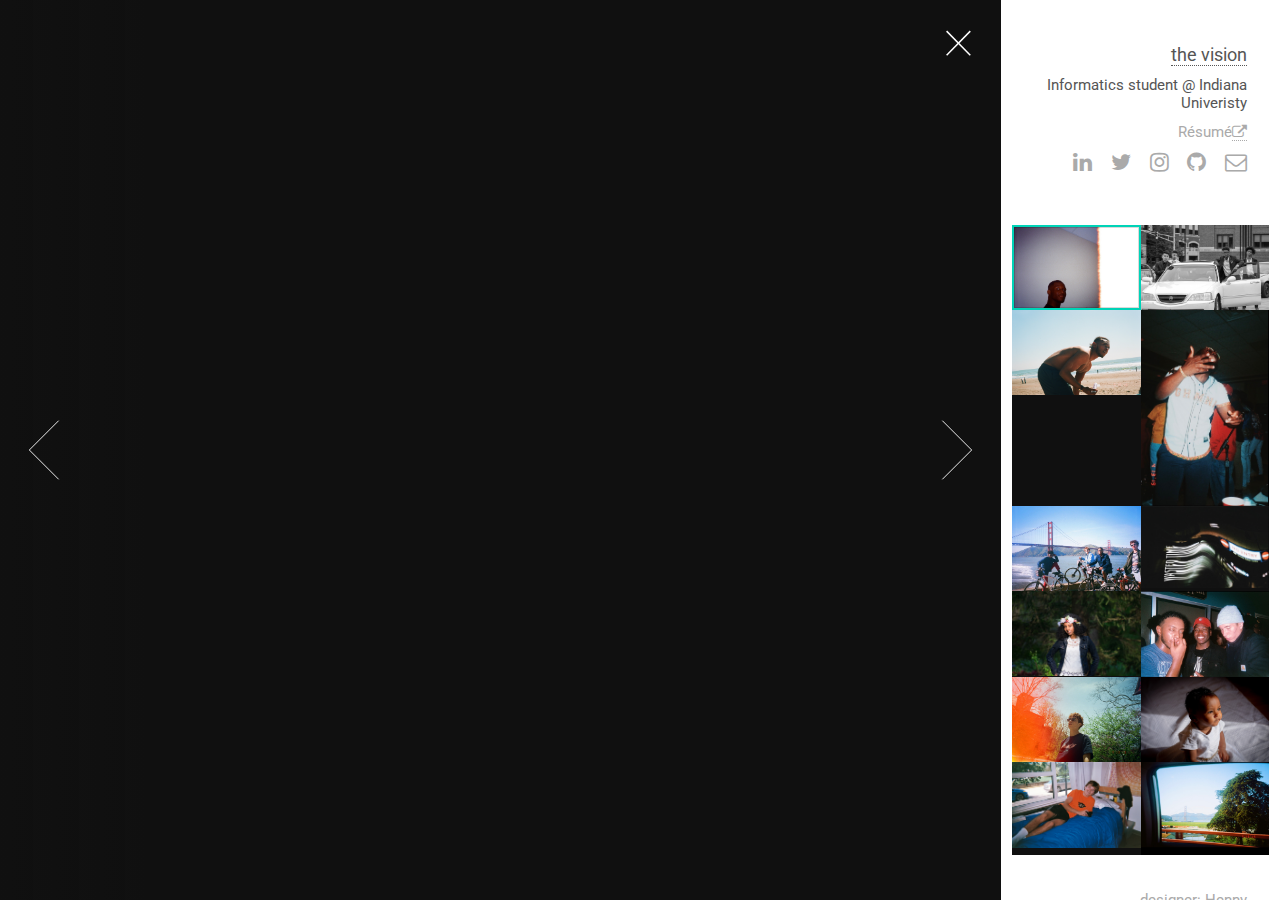
==== index.html @ ccec940f "i think this solves it" ====
<!DOCTYPE HTML>
<!--
	let this glorify Him
-->
<html>
	<head>
		<title>Henok</title>
		<meta charset="utf-8" />
		<meta name="virtual viewport" content="width=device-width, initial-scale=1, user-scalable" />
		<link rel="stylesheet" href="assets/css/main.css" />
		<noscript><link rel="stylesheet" href="assets/css/noscript.css" /></noscript>
		<!-- Global site tag (gtag.js) - Google Analytics -->
<script async src="https://www.googletagmanager.com/gtag/js?id=UA-140670935-1"></script>
<script>
  window.dataLayer = window.dataLayer || [];
  function gtag(){dataLayer.push(arguments);}
  gtag('js', new Date());

  gtag('config', 'UA-140670935-1');
</script>
	<link rel="apple-touch-icon" sizes="57x57" href="imgs/apple-icon-57x57.png">
	<link rel="apple-touch-icon" sizes="60x60" href="imgs/apple-icon-60x60.png">
	<link rel="apple-touch-icon" sizes="72x72" href="imgs/apple-icon-72x72.png">
	<link rel="apple-touch-icon" sizes="76x76" href="imgs/apple-icon-76x76.png">
	<link rel="apple-touch-icon" sizes="114x114" href="imgs/apple-icon-114x114.png">
	<link rel="apple-touch-icon" sizes="120x120" href="imgs/apple-icon-120x120.png">
	<link rel="apple-touch-icon" sizes="144x144" href="imgs/apple-icon-144x144.png">
	<link rel="apple-touch-icon" sizes="152x152" href="imgs/apple-icon-152x152.png">
	<link rel="apple-touch-icon" sizes="180x180" href="imgs/apple-icon-180x180.png">
	<link rel="icon" type="image/png" sizes="192x192"  href="/android-icon-192x192.png">
	<link rel="icon" type="image/png" sizes="32x32" href="imgs/favicon-32x32.png">
	<link rel="icon" type="image/png" sizes="96x96" href="imgs/favicon-96x96.png">
	<link rel="icon" type="image/png" sizes="16x16" href="imgs/favicon-16x16.png">
	<link rel="manifest" href="imgs/manifest.json">
	<meta name="msapplication-TileColor" content="#ffffff">
	<meta name="msapplication-TileImage" content="/ms-icon-144x144.png">
	<meta name="theme-color" content="#ffffff">
	</head>
	

	<body class="is-preload-0 is-preload-1 is-preload-2">

		<!-- Main -->
			<div id="main">

				<!-- Header -->
					<header id="header">
						<h2><a href="https://www.youtube.com/watch?v=_eU8G7ENctc&feature=youtu.be">the vision</a></h2>
						<h3> Informatics student @ Indiana Univeristy</h3>
						<p2>Résumé<a href="HenokTesfayResume.pdf" class="fa fa-external-link"></i></a></p2>
						<ul class="icons">
							<li><a href="https://www.linkedin.com/in/henok-tesfay-049556130/" class="icon fa-linkedin"><span class="label">Linkedin</span></a></li>
							<li><a href="https://twitter.com/freehenny" class="icon fa-twitter"><span class="label">Twitter</span></a></li>
							<li><a href="https://www.instagram.com/freehenny/" class="icon fa-instagram"><span class="label">Instagram</span></a></li>
							<li><a href="https://github.com/hennyfree" class="icon fa-github"><span class="label">Github</span></a></li>
							<li><a href="mailto:b.h.tesfay@gmail.com" class="icon fa-envelope-o"><span class="label">Email</span></a></li>
							

						</ul>
					</header>

				<!-- Thumbnail -->
					<section id="thumbnails">
						<article>
							<a class="thumbnail" href="images/fulls/1.jpg" data-position="center"><img src="images/thumbs/1.jpg" alt="error :/" /></a>
							<h2>ebuka w exposure</h2>
							<p>35mm//</p>
						</article>
						<article>
							<a class="thumbnail" href="images/fulls/2.jpg"><img src="images/thumbs/2.jpg" alt="" /></a>
							<h2>wasted time</h2>
							<p>35mm// Time can make you anxious.</p>
						</article>
						<article>
							<a class="thumbnail" href="images/fulls/3.jpg" data-position="top center"><img src="images/thumbs/3.jpg" alt="error :/" /></a>
							<h2>frozen sculpture</h2>
							<p>35mm //on desktop put browser halfway vertically.</p>
						</article>
						<article>
							<a class="thumbnail" href="images/fulls/4.jpg"><img src="images/thumbs/4.jpg" alt="" /></a>
							<h2>beautifully -kodak pat</h2>
							<p>35mm //on desktop put browser halfway vertically.</p>
						</article>
						<article>
							<a class="thumbnail" href="images/fulls/5.jpg" 
							data-position= ><img src="images/thumbs/5.jpg" alt="error :/" /></a>
							<h2>San Fran w brothers</h2>
							<p>35mm//turn phone to view full</p>
						</article>
						<article>
							<a class="thumbnail" href="images/fulls/6.jpg"><img src="images/thumbs/6.jpg" alt="error :/" /></a>
							<h2>Designed Shirt for African Student Association</h2>
							<p>turn phone to view full</p>
						</article>
						<article>
							<a class="thumbnail" href="images/fulls/7.jpg"><img src="images/thumbs/7.jpg" alt="error :/" /></a>
							<h2>a beach day</h2>
							<p>35mm// yabs</p>
						</article>
						<article>
							<a class="thumbnail" href="images/fulls/8.jpg"><img src="images/thumbs/8.jpg" alt="error :/" /></a>
							<h2>candid/h2>
							<p>35mm// perfect timing.</p>
						</article>
						<article>
							<a class="thumbnail" href="images/fulls/9.jpg"><img src="images/thumbs/9.jpg" alt="error :/" /></a>
							<h2>Joseph over exposed</h2>
							<p>35mm// scalable.</p>
						</article>
						<article>
							<a class="thumbnail" href="images/fulls/10.jpg"><img src="images/thumbs/10.jpg" alt="error :/" /></a>
							<h2>the bridge from a distance</h2>
							<p>35mm// flip phone to see full.</p>
						</article>
						<article>
							<a class="thumbnail" href="images/fulls/11.jpg"><img src="images/thumbs/11.jpg" alt="error :/" /></a>
							<h2>flower gurl</h2>
							<p>dslr// down to shoot.</p>
						</article>
						<article>
							<a class="thumbnail" href="images/fulls/12.jpg"><img src="images/thumbs/12.jpg" alt="error :/" /></a>
							<h2>dslr// wisdom</h2>
							<p>will shoot more.</p>
						</article>
					</section>

				<!-- Footer -->
					<footer id="footer">
					<div class="footer-centered">
						<p>designer: <a href="https://www.henoktesfay.com" class="name"> Henny</a></p>
						<p><a href="tel:3176570569" onclick="ga('send', 'event', { eventCategory: 'Contact', eventAction: 'Call', eventLabel: 'Mobile Button'});"><p class="fa fa-phone">+1 317-657-0569</p></a></p>
						<div>
								<p class="fa fa-envelope"></p><a href="mailto:htesfay@iu.edu">htesfay@iu.edu</a></p>
							</div>
						<p3 class="footer-company-name">injera © 2019</p3>
					</div>
					</footer>

			</div>

		<!-- Scripts -->
			<script src="assets/js/jquery.min.js"></script>
			<script src="assets/js/browser.min.js"></script>
			<script src="assets/js/breakpoints.min.js"></script>
			<script src="assets/js/main.js"></script>

	</body>
</html>
---- assets/css/main.css ----
@import url(font-awesome.min.css);
@import url("https://fonts.googleapis.com/css?family=Roboto:400,700");

/*
	Lens by HTML5 UP
	html5up.net | @ajlkn
	Free for personal and commercial use under the CCA 3.0 license (html5up.net/license)
*/

html, body, div, span, applet, object,
iframe, h1, h2, h3, h4, h5, h6, p, blockquote,
pre, a, abbr, acronym, address, big, cite,
code, del, dfn, em, img, ins, kbd, q, s, samp,
small, strike, strong, sub, sup, tt, var, b,
u, i, center, dl, dt, dd, ol, ul, li, fieldset,
form, label, legend, table, caption, tbody,
tfoot, thead, tr, th, td, article, aside,
canvas, details, embed, figure, figcaption,
footer, header, hgroup, menu, nav, output, ruby,
section, summary, time, mark, audio, video {
	margin: 0;
	padding: 0;
	border: 0;
	font-size: 100%;
	font: inherit;
	vertical-align: baseline;}

article, aside, details, figcaption, figure,
footer, header, hgroup, menu, nav, section {
	display: block;}

body {
	line-height: 1;
}

ol, ul {
	list-style: none;
}

blockquote, q {
	quotes: none;
}

	blockquote:before, blockquote:after, q:before, q:after {
		content: '';
		content: none;
	}

table {
	border-collapse: collapse;
	border-spacing: 0;
}

body {
	-webkit-text-size-adjust: none;
}

mark {
	background-color: transparent;
	color: inherit;
}

input::-moz-focus-inner {
	border: 0;
	padding: 0;
}

input, select, textarea {
	-moz-appearance: none;
	-webkit-appearance: none;
	-ms-appearance: none;
	appearance: none;
}

/* Basic */

	/*
		@-ms-viewport {
			width: device-width;
		}

	*/

	@media screen and (max-width: 480px) {

		html, body {
			min-width: 320px;
		}

	}

	body.is-preload-0 *, body.is-preload-0 *:before, body.is-preload-0 *:after {
		-moz-animation: none !important;
		-webkit-animation: none !important;
		-ms-animation: none !important;
		animation: none !important;
		-moz-transition: none !important;
		-webkit-transition: none !important;
		-ms-transition: none !important;
		transition: none !important;
	}

	html {
		box-sizing: border-box;
	}

	*, *:before, *:after {
		box-sizing: inherit;
	}

	html, body {
		background-color: #101010;
		overflow: hidden;
	}

/* Type */

	html {
		font-size: 16pt;
	}

		@media screen and (max-width: 1680px) {

			html {
				font-size: 12pt;
			}

		}

		@media screen and (max-width: 1280px) {

			html {
				font-size: 11pt;
			}

		}

	body {
		background-color: #fff;
		color: #aaa;
	}

	body, input, select, textarea {
		font-family: "Roboto", Helvetica, sans-serif;
		font-weight: 400;
		line-height: 1.65;
		font-size: 1em;
		color: #aaa;
	}

	a {
		-moz-transition: color 0.25s ease, border-bottom-color 0.25s ease;
		-webkit-transition: color 0.25s ease, border-bottom-color 0.25s ease;
		-ms-transition: color 0.25s ease, border-bottom-color 0.25s ease;
		transition: color 0.25s ease, border-bottom-color 0.25s ease;
		border-bottom: dotted 1px;
		color: inherit;
		text-decoration: none;
	}

		a:hover {
			border-bottom-color: transparent;
			color: #00D3B7;
		}

	strong, b {
		font-weight: 400;
		color: #555;
	}

	em, i {
		font-style: italic;
	}

	p {
		margin: 0 0 1.25em 0;
	}

	h1, h2, h3, h4, h5, h6 {
		font-weight: 400;
		line-height: 1.25;
		margin: 0 0 0.5em 0;
		color: #555;
	}

		h1 a, h2 a, h3 a, h4 a, h5 a, h6 a {
			color: inherit;
			text-decoration: none;
		}

	h2 {
		font-size: 1.25em;
	}

	h3 {
		font-size: 1em;
	}

	h4 {
		font-size: 0.9em;
	}

	h5 {
		font-size: 0.8em;
	}

	h6 {
		font-size: 0.7em;
	}

	sub {
		font-size: 0.8em;
		position: relative;
		top: 0.5em;
	}

	sup {
		font-size: 0.8em;
		position: relative;
		top: -0.5em;
	}

	blockquote {
		border-left: solid 4px #ccc;
		font-style: italic;
		margin: 0 0 1.25em 0;
		padding: 0.3125em 0 0.3125em 1.25em;
	}

	code {
		border-radius: 4px;
		border: solid 1px;
		font-family: "Courier New", monospace;
		font-size: 0.9em;
		margin: 0 0.25em;
		padding: 0.25em 0.65em;
		border-color: #ccc;
	}

	pre {
		-webkit-overflow-scrolling: touch;
		font-family: "Courier New", monospace;
		font-size: 0.9em;
		margin: 0 0 1.25em 0;
	}

		pre code {
			display: block;
			padding: 1em 1.5em;
			overflow-x: auto;
		}

	hr {
		border: 0;
		border-bottom: solid 1px #ccc;
		margin: 1.25em 0;
	}

		hr.major {
			margin: 1.875em 0;
		}

	.align-left {
		text-align: left;
	}

	.align-center {
		text-align: center;
	}

	.align-right {
		text-align: right;
	}

/* Button */

	input[type="submit"],
	input[type="reset"],
	input[type="button"],
	button,
	.button {
		-moz-appearance: none;
		-webkit-appearance: none;
		-ms-appearance: none;
		appearance: none;
		-moz-transition: background-color 0.25s ease-in-out, border-color 0.25s ease-in-out, color 0.25s ease-in-out;
		-webkit-transition: background-color 0.25s ease-in-out, border-color 0.25s ease-in-out, color 0.25s ease-in-out;
		-ms-transition: background-color 0.25s ease-in-out, border-color 0.25s ease-in-out, color 0.25s ease-in-out;
		transition: background-color 0.25s ease-in-out, border-color 0.25s ease-in-out, color 0.25s ease-in-out;
		background-color: transparent;
		border-radius: 4px;
		border: solid 1px #ccc;
		color: #555;
		cursor: pointer;
		display: inline-block;
		line-height: 1;
		padding: 0.75em 1.5em;
		text-align: center;
		text-decoration: none;
		white-space: nowrap;
	}

		input[type="submit"]:hover,
		input[type="reset"]:hover,
		input[type="button"]:hover,
		button:hover,
		.button:hover {
			border-color: #00D3B7;
			color: #00D3B7;
		}

			input[type="submit"]:hover:active,
			input[type="reset"]:hover:active,
			input[type="button"]:hover:active,
			button:hover:active,
			.button:hover:active {
				background-color: rgba(0, 211, 183, 0.15);
			}

		input[type="submit"].icon,
		input[type="reset"].icon,
		input[type="button"].icon,
		button.icon,
		.button.icon {
			padding-left: 1.35em;
		}

			input[type="submit"].icon:before,
			input[type="reset"].icon:before,
			input[type="button"].icon:before,
			button.icon:before,
			.button.icon:before {
				margin-right: 0.5em;
			}

		input[type="submit"].fit,
		input[type="reset"].fit,
		input[type="button"].fit,
		button.fit,
		.button.fit {
			width: 100%;
		}

		input[type="submit"].small,
		input[type="reset"].small,
		input[type="button"].small,
		button.small,
		.button.small {
			font-size: 0.8em;
		}

		input[type="submit"].large,
		input[type="reset"].large,
		input[type="button"].large,
		button.large,
		.button.large {
			font-size: 1.35em;
		}

		input[type="submit"].disabled, input[type="submit"]:disabled,
		input[type="reset"].disabled,
		input[type="reset"]:disabled,
		input[type="button"].disabled,
		input[type="button"]:disabled,
		button.disabled,
		button:disabled,
		.button.disabled,
		.button:disabled {
			pointer-events: none;
			opacity: 0.25;
		}

/* Form */

	form {
		margin: 0 0 1.25em 0;
	}

	label {
		color: #555;
		display: block;
		font-size: 0.9em;
		font-weight: 400;
		margin: 0 0 0.625em 0;
	}

	input[type="text"],
	input[type="password"],
	input[type="email"],
	select,
	textarea {
		-moz-appearance: none;
		-webkit-appearance: none;
		-ms-appearance: none;
		appearance: none;
		background-color: transparent;
		border-radius: 4px;
		border: solid 1px #ccc;
		color: inherit;
		display: block;
		outline: 0;
		padding: 0 0.75em;
		text-decoration: none;
		width: 100%;
	}

		input[type="text"]:invalid,
		input[type="password"]:invalid,
		input[type="email"]:invalid,
		select:invalid,
		textarea:invalid {
			box-shadow: none;
		}

		input[type="text"]:focus,
		input[type="password"]:focus,
		input[type="email"]:focus,
		select:focus,
		textarea:focus {
			border-color: #00D3B7;
		}

	select {
		background-image: url("data:image/svg+xml;charset=utf8,%3Csvg xmlns='https://www.w3.org/2000/svg' width='40' height='40' preserveAspectRatio='none' viewBox='0 0 40 40'%3E%3Cpath d='M9.4,12.3l10.4,10.4l10.4-10.4c0.2-0.2,0.5-0.4,0.9-0.4c0.3,0,0.6,0.1,0.9,0.4l3.3,3.3c0.2,0.2,0.4,0.5,0.4,0.9 c0,0.4-0.1,0.6-0.4,0.9L20.7,31.9c-0.2,0.2-0.5,0.4-0.9,0.4c-0.3,0-0.6-0.1-0.9-0.4L4.3,17.3c-0.2-0.2-0.4-0.5-0.4-0.9 c0-0.4,0.1-0.6,0.4-0.9l3.3-3.3c0.2-0.2,0.5-0.4,0.9-0.4S9.1,12.1,9.4,12.3z' fill='%23ccc' /%3E%3C/svg%3E");
		background-size: 1.25rem;
		background-repeat: no-repeat;
		background-position: calc(100% - 1rem) center;
		height: 2.75em;
		padding-right: 2.75em;
		text-overflow: ellipsis;
	}

		select option {
			color: #555;
			background: #fff;
		}

		select:focus::-ms-value {
			background-color: transparent;
		}

		select::-ms-expand {
			display: none;
		}

	.select-wrapper {
		text-decoration: none;
		display: block;
		position: relative;
	}

		.select-wrapper:before {
			-moz-osx-font-smoothing: grayscale;
			-webkit-font-smoothing: antialiased;
			font-family: FontAwesome;
			font-style: normal;
			font-weight: normal;
			text-transform: none !important;
		}

		.select-wrapper:before {
			color: #ccc;
			content: '\f107';
			display: block;
			height: 2.75em;
			line-height: 2.75em;
			pointer-events: none;
			position: absolute;
			right: 0;
			text-align: center;
			top: 0;
			width: 2.75em;
		}

		.select-wrapper select::-ms-expand {
			display: none;
		}

	input[type="text"],
	input[type="password"],
	input[type="email"],
	select {
		height: 2.75em;
	}

	textarea {
		padding: 0.75em 1em;
	}

	input[type="checkbox"],
	input[type="radio"] {
		-moz-appearance: none;
		-webkit-appearance: none;
		-ms-appearance: none;
		appearance: none;
		display: block;
		float: left;
		margin-right: -2em;
		opacity: 0;
		width: 1em;
		z-index: -1;
	}

		input[type="checkbox"] + label,
		input[type="radio"] + label {
			text-decoration: none;
			color: #aaa;
			cursor: pointer;
			display: inline-block;
			font-size: 1em;
			font-weight: 400;
			margin: 0;
			padding-left: 2.4em;
			padding-right: 0.75em;
			position: relative;
		}

			input[type="checkbox"] + label:before,
			input[type="radio"] + label:before {
				-moz-osx-font-smoothing: grayscale;
				-webkit-font-smoothing: antialiased;
				font-family: FontAwesome;
				font-style: normal;
				font-weight: normal;
				text-transform: none !important;
			}

			input[type="checkbox"] + label:before,
			input[type="radio"] + label:before {
				background: transparent;
				border-radius: 4px;
				border: solid 1px #ccc;
				content: '';
				display: inline-block;
				height: 1.65em;
				left: 0;
				line-height: 1.58125em;
				position: absolute;
				text-align: center;
				top: 0;
				width: 1.65em;
			}

		input[type="checkbox"]:checked + label:before,
		input[type="radio"]:checked + label:before {
			background-color: #555;
			border-color: #555;
			color: #fff;
			content: '\f00c';
		}

		input[type="checkbox"]:focus + label:before,
		input[type="radio"]:focus + label:before {
			border-color: #00D3B7;
		}

	input[type="checkbox"] + label:before {
		border-radius: 4px;
	}

	input[type="radio"] + label:before {
		border-radius: 100%;
	}

	::-webkit-input-placeholder {
		opacity: 1.0;
		color: #ccc !important;
	}

	:-moz-placeholder {
		opacity: 1.0;
		color: #ccc !important;
	}

	::-moz-placeholder {
		opacity: 1.0;
		color: #ccc !important;
	}

	:-ms-input-placeholder {
		opacity: 1.0;
		color: #ccc !important;
	}

	.field {
		margin: 0 0 1.25em 0;
	}

/* Icon */

	.icon {
		text-decoration: none;
		border-bottom: none;
		position: relative;
	}

		.icon:before {
			-moz-osx-font-smoothing: grayscale;
			-webkit-font-smoothing: antialiased;
			font-family: FontAwesome;
			font-style: normal;
			font-weight: normal;
			text-transform: none !important;
		}

		.icon > .label {
			display: none;
		}

/* List */

	ol {
		list-style: decimal;
		margin: 0 0 1.25em 0;
		padding-left: 1.25em;
	}

		ol li {
			padding-left: 0.25em;
		}

	ul {
		list-style: disc;
		margin: 0 0 1.25em 0;
		padding-left: 1em;
	}

		ul li {
			padding-left: 0.5em;
		}

		ul.alt {
			list-style: none;
			padding-left: 0;
		}

			ul.alt li {
				border-top: solid 1px #ccc;
				padding: 0.5em 0;
			}

				ul.alt li:first-child {
					border-top: 0;
					padding-top: 0;
				}

	dl {
		margin: 0 0 1.25em 0;
	}

		dl dt {
			display: block;
			font-weight: 400;
			margin: 0 0 0.625em 0;
		}

		dl dd {
			margin-left: 1.25em;
		}

/* Actions */

	ul.actions {
		display: -moz-flex;
		display: -webkit-flex;
		display: -ms-flex;
		display: flex;
		cursor: default;
		list-style: none;
		margin-left: -0.625em;
		padding-left: 0;
	}

		ul.actions li {
			padding: 0 0 0 0.625em;
			vertical-align: middle;
		}

		ul.actions.special {
			-moz-justify-content: center;
			-webkit-justify-content: center;
			-ms-justify-content: center;
			justify-content: center;
			width: 100%;
			margin-left: 0;
		}

			ul.actions.special li:first-child {
				padding-left: 0;
			}

		ul.actions.stacked {
			-moz-flex-direction: column;
			-webkit-flex-direction: column;
			-ms-flex-direction: column;
			flex-direction: column;
			margin-left: 0;
		}

			ul.actions.stacked li {
				padding: 0.8125em 0 0 0;
			}

				ul.actions.stacked li:first-child {
					padding-top: 0;
				}

		ul.actions.fit {
			width: calc(100% + 0.625em);
		}

			ul.actions.fit li {
				-moz-flex-grow: 1;
				-webkit-flex-grow: 1;
				-ms-flex-grow: 1;
				flex-grow: 1;
				-moz-flex-shrink: 1;
				-webkit-flex-shrink: 1;
				-ms-flex-shrink: 1;
				flex-shrink: 1;
				width: 100%;
			}

				ul.actions.fit li > * {
					width: 100%;
				}

			ul.actions.fit.stacked {
				width: 100%;
			}

		@media screen and (max-width: 480px) {

			ul.actions:not(.fixed) {
				-moz-flex-direction: column;
				-webkit-flex-direction: column;
				-ms-flex-direction: column;
				flex-direction: column;
				margin-left: 0;
				width: 100% !important;
			}

				ul.actions:not(.fixed) li {
					-moz-flex-grow: 1;
					-webkit-flex-grow: 1;
					-ms-flex-grow: 1;
					flex-grow: 1;
					-moz-flex-shrink: 1;
					-webkit-flex-shrink: 1;
					-ms-flex-shrink: 1;
					flex-shrink: 1;
					padding: 0.625em 0 0 0;
					text-align: center;
					width: 100%;
				}

					ul.actions:not(.fixed) li > * {
						width: 100%;
					}

					ul.actions:not(.fixed) li:first-child {
						padding-top: 0;
					}

					ul.actions:not(.fixed) li input[type="submit"],
					ul.actions:not(.fixed) li input[type="reset"],
					ul.actions:not(.fixed) li input[type="button"],
					ul.actions:not(.fixed) li button,
					ul.actions:not(.fixed) li .button {
						width: 100%;
					}

						ul.actions:not(.fixed) li input[type="submit"].icon:before,
						ul.actions:not(.fixed) li input[type="reset"].icon:before,
						ul.actions:not(.fixed) li input[type="button"].icon:before,
						ul.actions:not(.fixed) li button.icon:before,
						ul.actions:not(.fixed) li .button.icon:before {
							margin-left: -0.5rem;
						}

		}

/* Icons */

	ul.icons {
		cursor: default;
		list-style: none;
		padding-left: 0;
	}

		ul.icons li {
			display: inline-block;
			padding: 0 1em 0 0;
		}

			ul.icons li:last-child {
				padding-right: 0;
			}

			ul.icons li .icon:before {
				font-size: 1.5rem;
			}

/* Main */

	#main {
		-moz-transition: opacity 0.75s ease, right 0.75s ease, left 0.75s ease, visibility 0.75s;
		-webkit-transition: opacity 0.75s ease, right 0.75s ease, left 0.75s ease, visibility 0.75s;
		-ms-transition: opacity 0.75s ease, right 0.75s ease, left 0.75s ease, visibility 0.75s;
		transition: opacity 0.75s ease, right 0.75s ease, left 0.75s ease, visibility 0.75s;
		-webkit-overflow-scrolling: touch;
		position: fixed;
		top: 0;
		width: 22.5em;
		height: 100%;
		background: #fff;
		outline: 0;
		overflow-x: hidden;
		overflow-y: auto;
		text-align: right;
		visibility: visible;
		z-index: 10000;
		right: 0;
	}

		#main .toggle {
			-webkit-tap-highlight-color: rgba(0, 0, 0, 0);
			position: absolute;
			top: 0;
			width: 4em;
			height: 4em;
			background-image: url("images/close-small-alt.svg");
			background-repeat: no-repeat;
			background-size: 32px 32px;
			cursor: pointer;
			display: none;
			z-index: 1;
			background-position: 0.5em 0.5em;
			left: 0;
		}

		body.fullscreen #main {
			visibility: hidden;
			right: -22.5em;
		}

		body.is-preload-1 #main {
			opacity: 0;
			right: -2em;
		}

		@media screen and (max-width: 1280px) {

			#main {
				width: 19em;
			}

				body.fullscreen #main {
					right: -19em;
				}

		}

		@media screen and (max-width: 980px) {

			#main {
				background: rgba(255, 255, 255, 0.925);
			}

				#main .toggle {
					display: block;
				}

		}

		@media screen and (max-width: 480px) {

			#main {
				-moz-transition: opacity 0.5s ease, visibility 0.5s;
				-webkit-transition: opacity 0.5s ease, visibility 0.5s;
				-ms-transition: opacity 0.5s ease, visibility 0.5s;
				transition: opacity 0.5s ease, visibility 0.5s;
				width: 100%;
				background: #fff;
				text-align: center;
			}

				body.is-preload-1 #main {
					left: auto !important;
					right: auto !important;
				}

				body.fullscreen #main {
					left: auto !important;
					right: auto !important;
					opacity: 0;
				}

				#main .toggle {
					display: none;
				}

		}

/* Header */

	#header {
		padding: 3em 2.25em 1.75em 2.25em ;
	}

		#header h1 {
			font-size: 2.25em;
			font-weight: 700;
		}

/* Footer */

	#footer {
		padding: 2.25em 2.25em 1em 2.25em ;
	}

		#footer .copyright {
			list-style: none;
			padding: 0;
		}

			#footer .copyright li {
				display: inline-block;
				font-size: 0.8em;
				margin-left: 0.35em;
				padding: 0;
			}

				#footer .copyright li:first-child {
					margin-left: 0;
				}

/* Thumbnails */

	#thumbnails {
		display: -moz-flex;
		display: -webkit-flex;
		display: -ms-flex;
		display: flex;
		-moz-flex-wrap: wrap;
		-webkit-flex-wrap: wrap;
		-ms-flex-wrap: wrap;
		flex-wrap: wrap;
		padding: 0 0.75em;
	}

		#thumbnails article {
			position: relative;
			width: 50%;
			background: #101010;
			outline: 0;
		}

			#thumbnails article .thumbnail {
				-webkit-tap-highlight-color: rgba(0, 0, 0, 0);
				display: block;
				position: relative;
				border: 0;
				outline: 0;
			}

				#thumbnails article .thumbnail img {
					display: block;
					max-width: 100%;
				}

				#thumbnails article .thumbnail:before {
					pointer-events: none;
					-moz-transition: opacity 0.25s ease;
					-webkit-transition: opacity 0.25s ease;
					-ms-transition: opacity 0.25s ease;
					transition: opacity 0.5s ease;
					content: '';
					position: absolute;
					left: 0;
					top: 0;
					width: 100%;
					height: 100%;
					box-shadow: inset 0 0 0 2px #00D3B7, inset 0 0 0px 3px rgba(0, 0, 0, 0.15);
					opacity: 0;
					z-index: 1;
				}

				#thumbnails article .thumbnail:focus:before {
					opacity: 0.5;
				}

			#thumbnails article h2, #thumbnails article p {
				display: block;
			}

			#thumbnails article.active .thumbnail:before {
				opacity: 1;
			}

		@media screen and (max-width: 480px) {

			#thumbnails article .thumbnail:before {
				display: none;
			}

		}

/* Viewer */

	@-moz-keyframes spinner {
		0% {
			-moz-transform: rotate(0deg);
			-webkit-transform: rotate(0deg);
			-ms-transform: rotate(0deg);
			transform: rotate(0deg);
		}

		100% {
			-moz-transform: rotate(360deg);
			-webkit-transform: rotate(360deg);
			-ms-transform: rotate(360deg);
			transform: rotate(360deg);
		}
	}

	@-webkit-keyframes spinner {
		0% {
			-moz-transform: rotate(0deg);
			-webkit-transform: rotate(0deg);
			-ms-transform: rotate(0deg);
			transform: rotate(0deg);
		}

		100% {
			-moz-transform: rotate(360deg);
			-webkit-transform: rotate(360deg);
			-ms-transform: rotate(360deg);
			transform: rotate(360deg);
		}
	}

	@-ms-keyframes spinner {
		0% {
			-moz-transform: rotate(0deg);
			-webkit-transform: rotate(0deg);
			-ms-transform: rotate(0deg);
			transform: rotate(0deg);
		}

		100% {
			-moz-transform: rotate(360deg);
			-webkit-transform: rotate(360deg);
			-ms-transform: rotate(360deg);
			transform: rotate(360deg);
		}
	}

	@keyframes spinner {
		0% {
			-moz-transform: rotate(0deg);
			-webkit-transform: rotate(0deg);
			-ms-transform: rotate(0deg);
			transform: rotate(0deg);
		}

		100% {
			-moz-transform: rotate(360deg);
			-webkit-transform: rotate(360deg);
			-ms-transform: rotate(360deg);
			transform: rotate(360deg);
		}
	}

	#viewer {
		-moz-transition: opacity 0.75s ease, width 0.75s ease;
		-webkit-transition: opacity 0.75s ease, width 0.75s ease;
		-ms-transition: opacity 0.75s ease, width 0.75s ease;
		transition: opacity 0.75s ease, width 0.75s ease;
		position: absolute;
		top: 0;
		width: calc(100% - 22.5em);
		height: 100%;
		left: 0;
	}

		#viewer .inner {
			pointer-events: none;
			position: absolute;
			top: 0;
			left: 0;
			width: 100%;
			height: 100%;
			z-index: 2;
		}

			#viewer .inner > * {
				pointer-events: auto;
			}

			#viewer .inner:before {
				background-image: -moz-linear-gradient(left, rgba(16,16,16,0.2), rgba(16,16,16,0) 10em, rgba(16,16,16,0)), -moz-linear-gradient(right, rgba(16,16,16,0.2), rgba(16,16,16,0) 10em, rgba(16,16,16,0));
				background-image: -webkit-linear-gradient(left, rgba(16,16,16,0.2), rgba(16,16,16,0) 10em, rgba(16,16,16,0)), -webkit-linear-gradient(right, rgba(16,16,16,0.2), rgba(16,16,16,0) 10em, rgba(16,16,16,0));
				background-image: -ms-linear-gradient(left, rgba(16,16,16,0.2), rgba(16,16,16,0) 10em, rgba(16,16,16,0)), -ms-linear-gradient(right, rgba(16,16,16,0.2), rgba(16,16,16,0) 10em, rgba(16,16,16,0));
				background-image: linear-gradient(left, rgba(16,16,16,0.2), rgba(16,16,16,0) 10em, rgba(16,16,16,0)), linear-gradient(right, rgba(16,16,16,0.2), rgba(16,16,16,0) 10em, rgba(16,16,16,0));
				content: '';
				display: block;
				position: absolute;
				top: 0;
				left: 0;
				width: 100%;
				height: 100%;
			}

			#viewer .inner .toggle {
				-webkit-tap-highlight-color: rgba(0, 0, 0, 0);
				position: absolute;
				top: 0;
				width: 4em;
				height: 4em;
				background-image: url("images/close.svg");
				background-repeat: no-repeat;
				background-size: 64px 64px;
				cursor: pointer;
				z-index: 1;
				right: 0;
				background-position: calc(100% - 0.75em) 0.75em;
			}

			#viewer .inner .nav-next,
			#viewer .inner .nav-previous {
				-webkit-tap-highlight-color: rgba(0, 0, 0, 0);
				position: absolute;
				top: 50%;
				width: 6em;
				height: 6em;
				margin-top: -3em;
				background-image: url("images/arrow.svg");
				background-position: center;
				background-repeat: no-repeat;
				background-size: contain;
				cursor: pointer;
			}

			#viewer .inner .nav-previous {
				-moz-transform: scaleX(-1);
				-webkit-transform: scaleX(-1);
				-ms-transform: scaleX(-1);
				transform: scaleX(-1);
				left: 0;
			}

			#viewer .inner .nav-next {
				right: 0;
			}

		#viewer .slide {
			-moz-transition: opacity 0.5s ease-in-out;
			-webkit-transition: opacity 0.5s ease-in-out;
			-ms-transition: opacity 0.5s ease-in-out;
			transition: opacity 0.5s ease-in-out;
			position: absolute;
			top: 0;
			left: 0;
			width: 100%;
			height: 100%;
			opacity: 1;
			z-index: 1;
		}

			#viewer .slide .caption {
				background-image: -moz-linear-gradient(bottom, rgba(16,16,16,0.75), rgba(16,16,16,0.25) 80%, rgba(16,16,16,0));
				background-image: -webkit-linear-gradient(bottom, rgba(16,16,16,0.75), rgba(16,16,16,0.25) 80%, rgba(16,16,16,0));
				background-image: -ms-linear-gradient(bottom, rgba(16,16,16,0.75), rgba(16,16,16,0.25) 80%, rgba(16,16,16,0));
				background-image: linear-gradient(bottom, rgba(16,16,16,0.75), rgba(16,16,16,0.25) 80%, rgba(16,16,16,0));
				padding: 2em 2em 0.75em 2em ;
				position: absolute;
				bottom: 0;
				left: 0;
				width: 100%;
				color: rgba(255, 255, 255, 0.5);
				z-index: 1;
			}

				#viewer .slide .caption h2, #viewer .slide .caption h3, #viewer .slide .caption h4, #viewer .slide .caption h5, #viewer .slide .caption h6 {
					color: #fff;
				}

			#viewer .slide .image {
				-moz-transition: opacity 0.5s ease-in-out;
				-webkit-transition: opacity 0.5s ease-in-out;
				-ms-transition: opacity 0.5s ease-in-out;
				transition: opacity 0.5s ease-in-out;
				position: absolute;
				top: 0;
				left: 0;
				width: 100%;
				height: 100%;
				background-repeat: no-repeat;
				background-size: cover;
				opacity: 0;
			}

			#viewer .slide:before {
				-moz-animation: spinner 1s linear infinite;
				-webkit-animation: spinner 1s linear infinite;
				-ms-animation: spinner 1s linear infinite;
				animation: spinner 1s linear infinite;
				-moz-transition: opacity 0.5s ease-in-out;
				-webkit-transition: opacity 0.5s ease-in-out;
				-ms-transition: opacity 0.5s ease-in-out;
				transition: opacity 0.5s ease-in-out;
				content: '';
				display: block;
				position: absolute;
				top: 50%;
				left: 50%;
				width: 3em;
				height: 3em;
				background-image: url("images/spinner.svg");
				background-position: center;
				background-repeat: no-repeat;
				background-size: contain;
				margin: -1.5em 0 0 -1.5em;
				opacity: 0;
			}

			#viewer .slide.loading:before {
				opacity: 1;
			}

			#viewer .slide.active .image {
				opacity: 1;
			}

		body.fullscreen #viewer {
			width: 100%;
		}

			body.fullscreen #viewer .inner .toggle {
				background-image: url("images/open.svg");
			}

		body.is-preload-1 #viewer {
			opacity: 0;
		}

		body.is-preload-2 #viewer .slide {
			opacity: 0;
		}

		@media screen and (max-width: 1280px) {

			#viewer {
				width: calc(100% - 19em);
			}

		}

		@media screen and (max-width: 980px) {

			#viewer {
				width: 100%;
			}

				#viewer .inner .toggle {
					-moz-transition: opacity 0.75s ease;
					-webkit-transition: opacity 0.75s ease;
					-ms-transition: opacity 0.75s ease;
					transition: opacity 0.75s ease;
					background-image: url("images/open.svg");
					opacity: 0;
					right: 0;
				}

				body.fullscreen #viewer .inner .toggle {
					opacity: 1;
				}

		}

		@media screen and (max-width: 736px) {

			#viewer .inner .toggle {
				background-size: 32px 32px;
			}

			#viewer .inner .nav-next,
			#viewer .inner .nav-previous {
				background-image: url("images/arrow-small.svg");
				background-size: 32px 32px;
			}

			body.fullscreen #viewer .inner .toggle {
				background-image: url("images/open-small.svg");
			}

		}

		@media screen and (max-width: 480px) {

			#viewer {
				-moz-transition: opacity 0.5s ease;
				-webkit-transition: opacity 0.5s ease;
				-ms-transition: opacity 0.5s ease;
				transition: opacity 0.5s ease;
				-moz-transition-delay: 0s;
				-webkit-transition-delay: 0s;
				-ms-transition-delay: 0s;
				transition-delay: 0s;
				opacity: 0;
			}

				#viewer .inner .toggle {
					background-image: url("images/close-small.svg") !important;
					background-size: 32px 32px;
				}

				body.fullscreen #viewer {
					-moz-transition-delay: 0.5s;
					-webkit-transition-delay: 0.5s;
					-ms-transition-delay: 0.5s;
					transition-delay: 0.5s;
					opacity: 1;
				}

		}
---- assets/css/noscript.css ----
/*
	Lens by HTML5 UP
	html5up.net | @ajlkn
	Free for personal and commercial use under the CCA 3.0 license (html5up.net/license)
*/

/* Main */

	#main {
		opacity: 1 !important;
		right: 0 !important;
	}

	body:before {
		content: 'Javascript is disabled :(';
		display: block;
		position: absolute;
		top: 50%;
		width: calc(100% - 22.5em * 0.333333333);
		height: 4em;
		margin-top: -2em;
		color: #282828;
		cursor: default;
		font-size: 3em;
		line-height: 4em;
		text-align: center;
		white-space: nowrap;
		left: 0;
	}
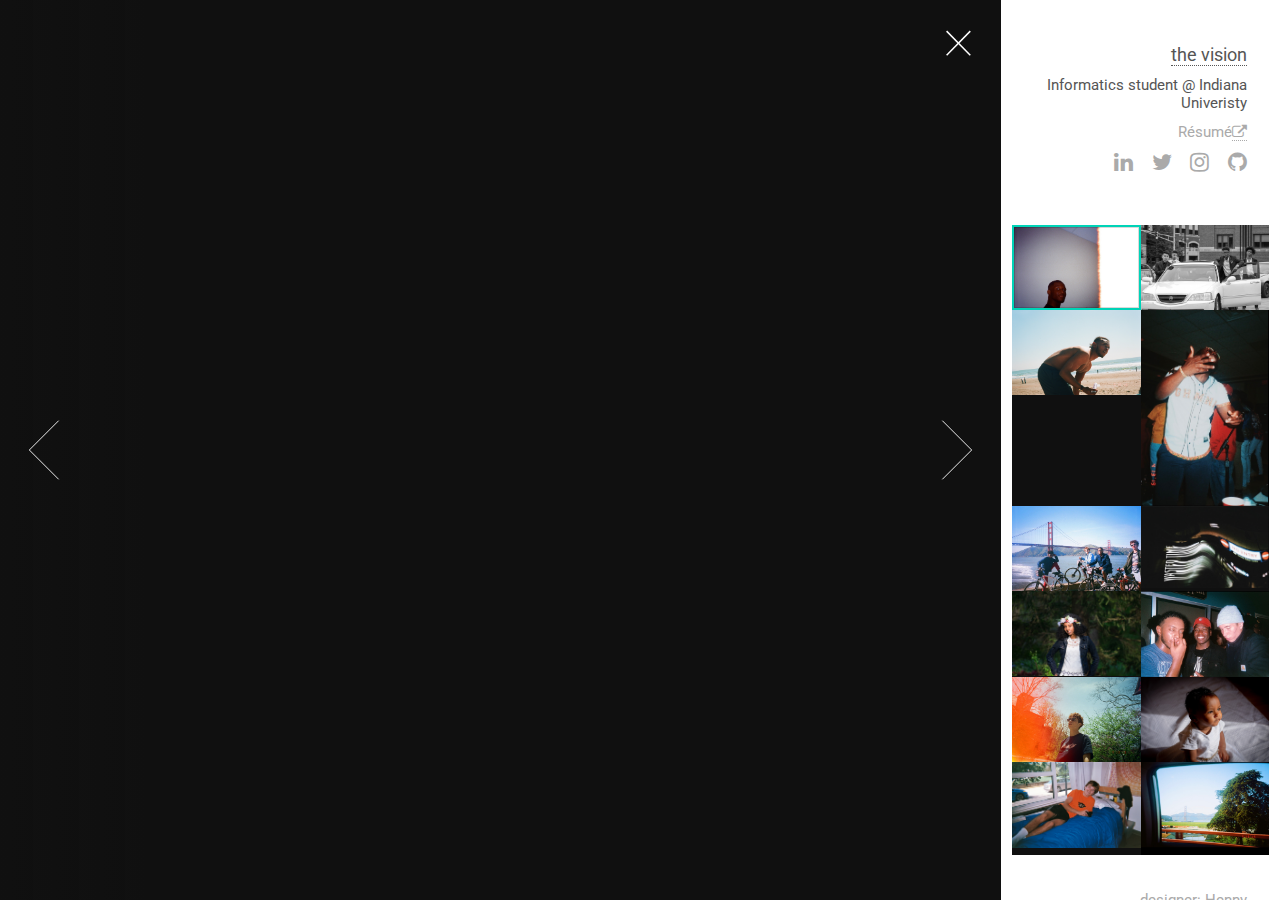
==== commit 39169920: "removed the email from the front" ====
--- a/index.html
+++ b/index.html
@@ -53,7 +53,7 @@
 							<li><a href="https://twitter.com/freehenny" class="icon fa-twitter"><span class="label">Twitter</span></a></li>
 							<li><a href="https://www.instagram.com/freehenny/" class="icon fa-instagram"><span class="label">Instagram</span></a></li>
 							<li><a href="https://github.com/hennyfree" class="icon fa-github"><span class="label">Github</span></a></li>
-							<li><a href="mailto:b.h.tesfay@gmail.com" class="icon fa-envelope-o"><span class="label">Email</span></a></li>
+							
 							
 
 						</ul>
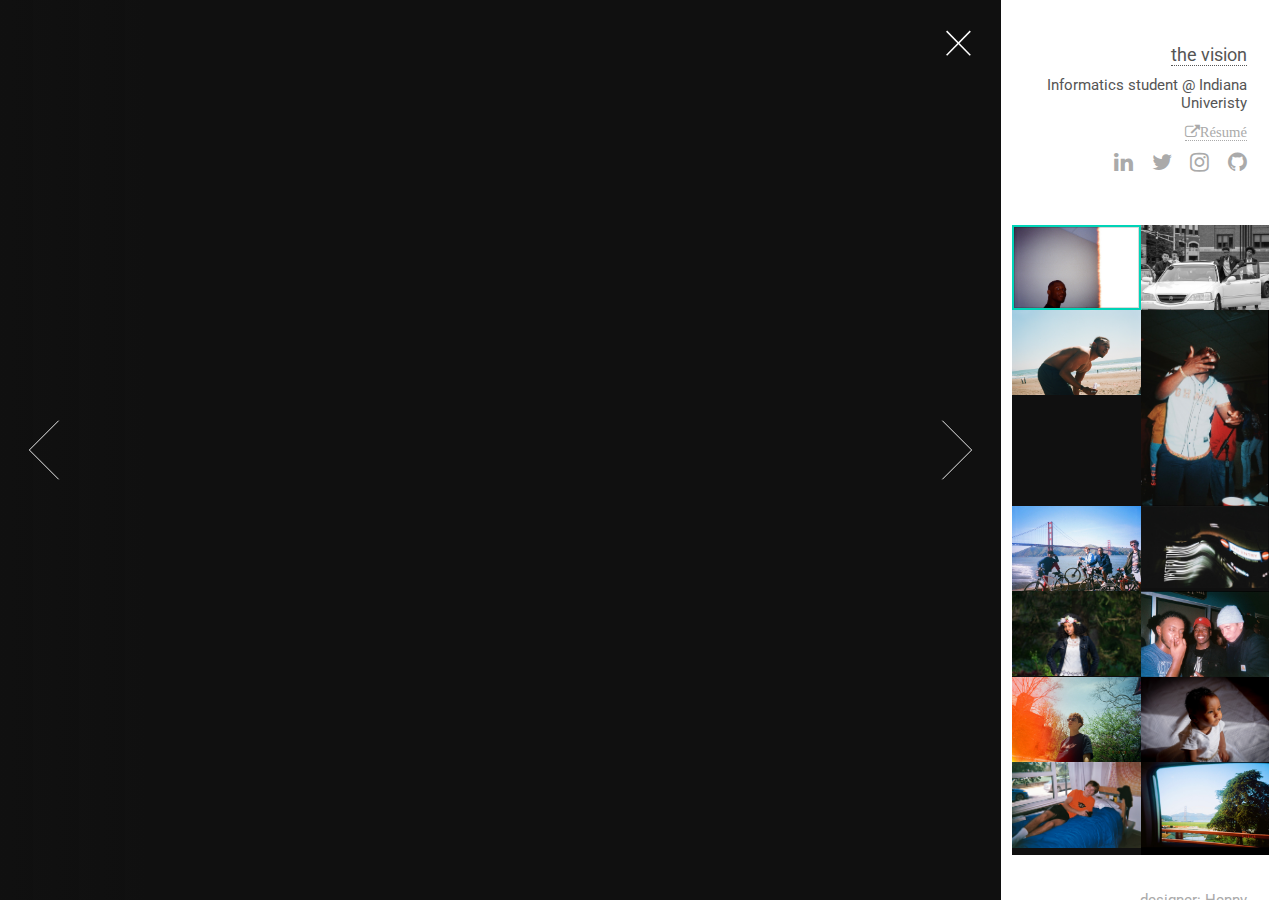
==== commit c9c1c16b: "rsume gtting better" ====
--- a/index.html
+++ b/index.html
@@ -47,7 +47,7 @@
 					<header id="header">
 						<h2><a href="https://www.youtube.com/watch?v=_eU8G7ENctc&feature=youtu.be">the vision</a></h2>
 						<h3> Informatics student @ Indiana Univeristy</h3>
-						<p2>Résumé<a href="HenokTesfayResume.pdf" class="fa fa-external-link"></i></a></p2>
+						<p2><a href="HenokTesfayResume.pdf" class="fa fa-external-link">Résumé</a></p2>
 						<ul class="icons">
 							<li><a href="https://www.linkedin.com/in/henok-tesfay-049556130/" class="icon fa-linkedin"><span class="label">Linkedin</span></a></li>
 							<li><a href="https://twitter.com/freehenny" class="icon fa-twitter"><span class="label">Twitter</span></a></li>
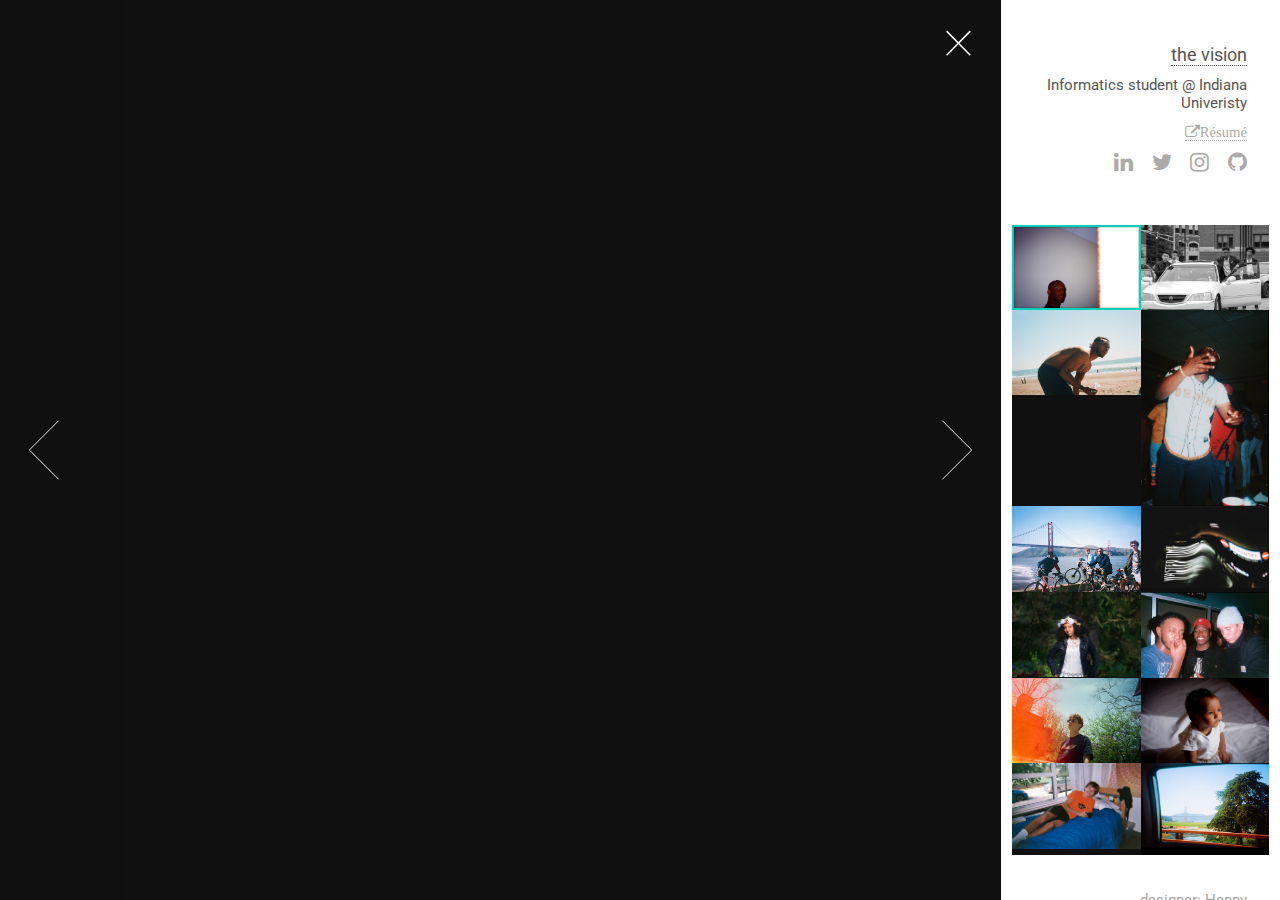
==== commit 89a920f4: "changed pics" ====
--- a/index.html
+++ b/index.html
@@ -64,28 +64,28 @@
 						<article>
 							<a class="thumbnail" href="images/fulls/1.jpg" data-position="center"><img src="images/thumbs/1.jpg" alt="error :/" /></a>
 							<h2>ebuka w exposure</h2>
-							<p>35mm//</p>
+							<p>35mm// @ebukaegb</p>
 						</article>
 						<article>
 							<a class="thumbnail" href="images/fulls/2.jpg"><img src="images/thumbs/2.jpg" alt="" /></a>
-							<h2>wasted time</h2>
-							<p>35mm// Time can make you anxious.</p>
+							<h2>prom night</h2>
+							<p>dlsr// no games!!</p>
 						</article>
 						<article>
 							<a class="thumbnail" href="images/fulls/3.jpg" data-position="top center"><img src="images/thumbs/3.jpg" alt="error :/" /></a>
-							<h2>frozen sculpture</h2>
-							<p>35mm //on desktop put browser halfway vertically.</p>
+							<h2>beach day</h2>
+							<p>35mm //yabs @ stinson beach.</p>
 						</article>
 						<article>
 							<a class="thumbnail" href="images/fulls/4.jpg"><img src="images/thumbs/4.jpg" alt="" /></a>
-							<h2>beautifully -kodak pat</h2>
-							<p>35mm //on desktop put browser halfway vertically.</p>
+							<h2>nate -instilled</h2>
+							<p>dslr // is it me or are the clouds moving?</p>
 						</article>
 						<article>
 							<a class="thumbnail" href="images/fulls/5.jpg" 
 							data-position= ><img src="images/thumbs/5.jpg" alt="error :/" /></a>
 							<h2>San Fran w brothers</h2>
-							<p>35mm//turn phone to view full</p>
+							<p>35mm// blurry boyz</p>
 						</article>
 						<article>
 							<a class="thumbnail" href="images/fulls/6.jpg"><img src="images/thumbs/6.jpg" alt="error :/" /></a>
